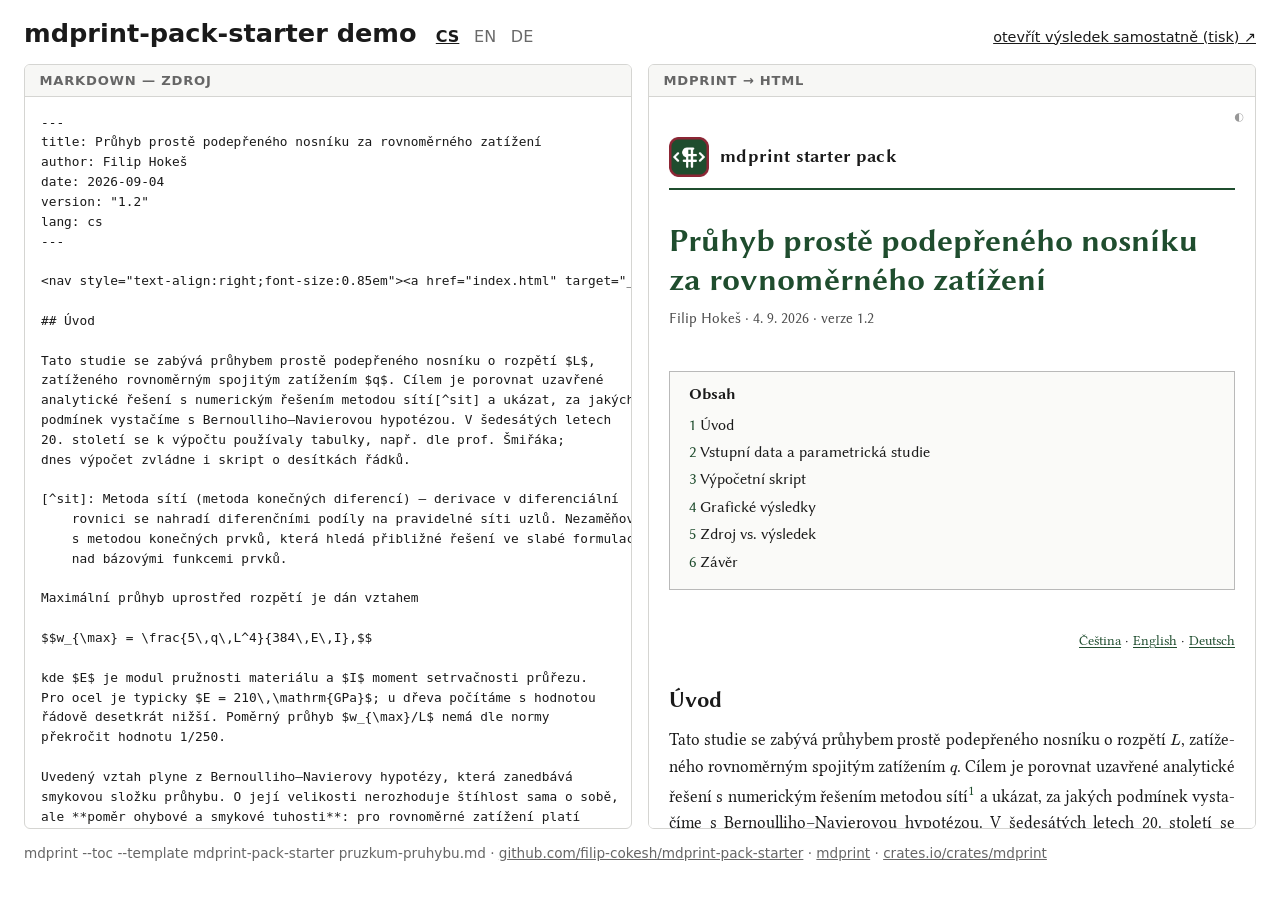
==== docs/index.html @ b365cfac "Demo site (docs/ for GitHub Pages) Three source-vs-result comparison pages (CS/EN/DE) rendered with " ====
<!DOCTYPE html>
<html lang="cs">
<head>
<meta charset="utf-8">
<meta name="viewport" content="width=device-width, initial-scale=1">
<title>mdprint-pack-starter demo</title>
<style>
:root { color-scheme: light dark; --bg:#ffffff; --fg:#1a1a1a; --muted:#666; --border:#d5d5d2; --panel:#f7f7f5; }
@media (prefers-color-scheme: dark) { :root { --bg:#16161a; --fg:#d6d6d2; --muted:#9a9a96; --border:#4c4c50; --panel:#1f1f24; } }
* { box-sizing: border-box; }
body { margin:0; background:var(--bg); color:var(--fg); font-family:"Segoe UI",system-ui,sans-serif; }
header { max-width:1600px; margin:0 auto; padding:1.1rem 1.5rem 0.4rem; display:flex; align-items:baseline; gap:1.2rem; flex-wrap:wrap; }
h1 { font-size:1.6rem; margin:0; }
nav a { color:inherit; margin-right:.6rem; text-decoration:none; opacity:.65; }
nav a.active { font-weight:700; opacity:1; text-decoration:underline; }
.open { margin-left:auto; font-size:.9rem; color:inherit; }
main { max-width:1600px; margin:0 auto; padding:.6rem 1.5rem 1rem; display:grid; grid-template-columns:1fr 1fr; gap:1rem; }
@media (max-width: 900px) { main { grid-template-columns:1fr; } }
section { border:1px solid var(--border); border-radius:6px; overflow:hidden; display:flex; flex-direction:column; height:85vh; }
section h2 { margin:0; font-size:.82rem; letter-spacing:.06em; text-transform:uppercase; padding:.5rem .9rem; background:var(--panel); border-bottom:1px solid var(--border); color:var(--muted); font-weight:600; }
pre { margin:0; flex:1; overflow:auto; padding:1rem; font:.8rem/1.55 Consolas,"JetBrains Mono",monospace; }
iframe { border:0; flex:1; width:100%; background:#fff; }
footer { max-width:1600px; margin:0 auto; padding:0 1.5rem 1.2rem; font-size:.85rem; color:var(--muted); }
footer a { color:inherit; }
</style>
</head>
<body>
<header>
<h1>mdprint-pack-starter demo</h1>
<nav><a href="index.html" class="active">CS</a>
<a href="en.html">EN</a>
<a href="de.html">DE</a></nav>
<a class="open" href="doc-cs.html">otevřít výsledek samostatně (tisk) ↗</a>
</header>
<main>
<section>
<h2>Markdown — zdroj</h2>
<pre><code>---
title: Průhyb prostě podepřeného nosníku za rovnoměrného zatížení
author: Filip Hokeš
date: 2026-09-04
version: "1.2"
lang: cs
---

&lt;nav style="text-align:right;font-size:0.85em"&gt;&lt;a href="index.html" target="_top"&gt;Čeština&lt;/a&gt; · &lt;a href="en.html" target="_top"&gt;English&lt;/a&gt; · &lt;a href="de.html" target="_top"&gt;Deutsch&lt;/a&gt;&lt;/nav&gt;

## Úvod

Tato studie se zabývá průhybem prostě podepřeného nosníku o rozpětí $L$,
zatíženého rovnoměrným spojitým zatížením $q$. Cílem je porovnat uzavřené
analytické řešení s numerickým řešením metodou sítí[^sit] a ukázat, za jakých
podmínek vystačíme s Bernoulliho–Navierovou hypotézou. V šedesátých letech
20. století se k výpočtu používaly tabulky, např. dle prof. Šmiřáka;
dnes výpočet zvládne i skript o desítkách řádků.

[^sit]: Metoda sítí (metoda konečných diferencí) — derivace v diferenciální
    rovnici se nahradí diferenčními podíly na pravidelné síti uzlů. Nezaměňovat
    s metodou konečných prvků, která hledá přibližné řešení ve slabé formulaci
    nad bázovými funkcemi prvků.

Maximální průhyb uprostřed rozpětí je dán vztahem

$$w_{\max} = \frac{5\,q\,L^4}{384\,E\,I},$$

kde $E$ je modul pružnosti materiálu a $I$ moment setrvačnosti průřezu.
Pro ocel je typicky $E = 210\,\mathrm{GPa}$; u dřeva počítáme s hodnotou
řádově desetkrát nižší. Poměrný průhyb $w_{\max}/L$ nemá dle normy
překročit hodnotu 1/250.

Uvedený vztah plyne z Bernoulliho–Navierovy hypotézy, která zanedbává
smykovou složku průhybu. O její velikosti nerozhoduje štíhlost sama o sobě,
ale **poměr ohybové a smykové tuhosti**: pro rovnoměrné zatížení platí

$$\frac{w_{\mathrm{V}}}{w_{\mathrm{M}}} = \frac{q L^2 / (8\,G\,A_{\mathrm{s}})}
{5\,q\,L^4 / (384\,E\,I)} = 9{,}6\,\frac{E\,I}{G\,A_{\mathrm{s}}\,L^2},$$

kde $G$ je modul pružnosti ve smyku a $A_{\mathrm{s}}$ smyková plocha průřezu.
Teprve u homogenního obdélníkového průřezu se výraz zjednoduší na
$\approx 2{,}5\,(h/L)^2$, takže pro $h/L = 1/20$ činí smyková složka asi
0,6 % — odtud pochází zažité pravidlo o štíhlosti. U sendvičových,
tenkostěnných či kompozitních průřezů s nízkým $G\,A_{\mathrm{s}}$ však může
být smyk významný i u velmi štíhlého nosníku a je namístě Timoshenkova teorie.

## Vstupní data a parametrická studie

Následující tabulka shrnuje výsledky parametrické studie pro 36 kombinací
rozpětí a zatížení. Tabulka záměrně přesahuje jednu stránku, aby ověřila
opakování hlavičky při tisku.

| č. | L [m] | q [kN/m] | E [GPa] | I [10⁻⁶ m⁴] | w_max [mm] | w/L [–] |
|---:|------:|---------:|--------:|------------:|-----------:|--------:|
| 1 | 3,0 | 5,0 | 210 | 83,3 | 0,60 | 1/4970 |
| 2 | 3,0 | 10,0 | 210 | 83,3 | 1,21 | 1/2485 |
| 3 | 3,0 | 15,0 | 210 | 83,3 | 1,81 | 1/1657 |
| 4 | 3,5 | 5,0 | 210 | 83,3 | 1,12 | 1/3133 |
| 5 | 3,5 | 10,0 | 210 | 83,3 | 2,23 | 1/1567 |
| 6 | 3,5 | 15,0 | 210 | 83,3 | 3,35 | 1/1044 |
| 7 | 4,0 | 5,0 | 210 | 83,3 | 1,90 | 1/2100 |
| 8 | 4,0 | 10,0 | 210 | 83,3 | 3,81 | 1/1050 |
| 9 | 4,0 | 15,0 | 210 | 83,3 | 5,71 | 1/700 |
| 10 | 4,5 | 5,0 | 210 | 83,3 | 3,05 | 1/1475 |
| 11 | 4,5 | 10,0 | 210 | 83,3 | 6,10 | 1/738 |
| 12 | 4,5 | 15,0 | 210 | 83,3 | 9,15 | 1/492 |
| 13 | 5,0 | 5,0 | 210 | 83,3 | 4,65 | 1/1075 |
| 14 | 5,0 | 10,0 | 210 | 83,3 | 9,30 | 1/538 |
| 15 | 5,0 | 15,0 | 210 | 83,3 | 13,95 | 1/358 |
| 16 | 5,5 | 5,0 | 210 | 83,3 | 6,81 | 1/808 |
| 17 | 5,5 | 10,0 | 210 | 83,3 | 13,62 | 1/404 |
| 18 | 5,5 | 15,0 | 210 | 83,3 | 20,43 | 1/269 |
| 19 | 6,0 | 5,0 | 210 | 83,3 | 9,64 | 1/622 |
| 20 | 6,0 | 10,0 | 210 | 83,3 | 19,28 | 1/311 |
| 21 | 6,0 | 15,0 | 210 | 83,3 | 28,93 | 1/207 |
| 22 | 6,5 | 5,0 | 210 | 83,3 | 13,29 | 1/489 |
| 23 | 6,5 | 10,0 | 210 | 83,3 | 26,57 | 1/245 |
| 24 | 6,5 | 15,0 | 210 | 83,3 | 39,86 | 1/163 |
| 25 | 7,0 | 5,0 | 210 | 83,3 | 17,86 | 1/392 |
| 26 | 7,0 | 10,0 | 210 | 83,3 | 35,71 | 1/196 |
| 27 | 7,0 | 15,0 | 210 | 83,3 | 53,57 | 1/131 |
| 28 | 7,5 | 5,0 | 210 | 83,3 | 23,54 | 1/319 |
| 29 | 7,5 | 10,0 | 210 | 83,3 | 47,08 | 1/159 |
| 30 | 7,5 | 15,0 | 210 | 83,3 | 70,62 | 1/106 |
| 31 | 8,0 | 5,0 | 210 | 83,3 | 30,48 | 1/262 |
| 32 | 8,0 | 10,0 | 210 | 83,3 | 60,95 | 1/131 |
| 33 | 8,0 | 15,0 | 210 | 83,3 | 91,43 | 1/87 |
| 34 | 8,5 | 5,0 | 210 | 83,3 | 38,84 | 1/219 |
| 35 | 8,5 | 10,0 | 210 | 83,3 | 77,68 | 1/109 |
| 36 | 8,5 | 15,0 | 210 | 83,3 | 116,52 | 1/73 |

Výsledky pro rozpětí nad 8,0 m poměrný průhyb 1/250 zjevně nesplňují
a vyžadují buď vyšší průřez, nebo nadvýšení.

## Výpočetní skript

Analytické řešení ověřuje následující skript. Řádky jsou záměrně dlouhé,
aby prověřily zalamování kódu při tisku.

```python
"""Průhyb prostě podepřeného nosníku: analyticky vs. numericky (metoda sítí)."""
import numpy as np

def analyticke_reseni(L: float, q: float, E: float, I: float, n: int = 101) -&gt; np.ndarray:
    """Vrátí průhybovou čáru w(x) dle vztahu w(x) = q x (L^3 - 2 L x^2 + x^3) / (24 E I)."""
    x = np.linspace(0.0, L, n)
    return q * x * (L**3 - 2.0 * L * x**2 + x**3) / (24.0 * E * I)

def numericke_reseni(L: float, q: float, E: float, I: float, n: int = 101) -&gt; np.ndarray:
    """Řeší E I w'''' = q metodou sítí s okrajovými podmínkami w(0) = w(L) = 0, w''(0) = w''(L) = 0."""
    h = L / (n - 1)
    A = np.zeros((n, n)); b = np.full(n, q * h**4 / (E * I))
    for i in range(2, n - 2):
        A[i, i-2:i+3] = [1.0, -4.0, 6.0, -4.0, 1.0]
    A[0, 0] = A[n-1, n-1] = 1.0; b[0] = b[n-1] = 0.0          # w = 0 v podporách
    A[1, 0:3] = [1.0, -2.0, 1.0]; b[1] = 0.0                   # w'' = 0 (kloub vlevo)
    A[n-2, n-3:n] = [1.0, -2.0, 1.0]; b[n-2] = 0.0             # w'' = 0 (kloub vpravo)
    return np.linalg.solve(A, b)

if __name__ == "__main__":
    L, q, E, I = 6.0, 10_000.0, 210e9, 83.3e-6
    w_a = analyticke_reseni(L, q, E, I)
    w_n = numericke_reseni(L, q, E, I)
    print(f"analyticky w_max = {1000 * w_a.max():.3f} mm, numericky w_max = {1000 * w_n.max():.3f} mm")
    print(f"relativní odchylka = {abs(w_n.max() - w_a.max()) / w_a.max():.2e}")
```

## Grafické výsledky

Průhybové čáry obou řešení jsou vykresleny na následujícím obrázku.

![Průhybová čára — porovnání analytického a numerického řešení](grafy/průběh.png)

Statické schéma úlohy se stejnojmenným souborem z jiné složky:

![Statické schéma prostě podepřeného nosníku](schemata/průběh.png)

## Zdroj vs. výsledek

Tento dokument vznikl z prostého Markdownu. Následující blok je doslovný
zdrojový text (uvnitř bloku kódu se typografická pravidla záměrně
neuplatňují):

```markdown
Nosník o rozpětí 6 m nese zatížení 10 kN/m; průhyb w_max = 9,65 mm
"vyhoví" i pro mezní stav 1/250 - viz obr. 1. Teplotní rozsah 10-20 °C,
plocha 40x60 mm, 1 000 000 cyklů, posudek dle ČSN EN 1990 s. 12.
Vzorec $w_{\max} = 5qL^4/(384EI)$ i cesta C:\data\vstup.md zůstávají
netknuté.
```

A takto tentýž text vysází mdprint:

Nosník o rozpětí 6 m nese zatížení 10 kN/m; průhyb w_max = 9,65 mm
"vyhoví" i pro mezní stav 1/250 - viz obr. 1. Teplotní rozsah 10-20 °C,
plocha 40x60 mm, 1 000 000 cyklů, posudek dle ČSN EN 1990 s. 12.
Vzorec $w_{\max} = 5qL^4/(384EI)$ i cesta `C:\data\vstup.md` zůstávají
netknuté.

Rozdíl je v detailech, které rozhodují o čitelnosti sazby: české uvozovky,
pomlčka místo spojovníku, en dash v rozsahu, znak násobení, úzká mezera
v tisícových skupinách a nezlomitelné mezery za jednopísmennými předložkami,
zkratkami i mezi číslem a jednotkou. Matematika se vysází, kód a cesty
zůstanou beze změny.

## Závěr

Numerické řešení se od analytického liší o méně než 0,01 %, což potvrzuje
správnost obou přístupů. Inline vztah $w(x) = \frac{q x (L^3 - 2Lx^2 + x^3)}{24 E I}$
lze proto bez obav používat pro rychlé posouzení[^posudek]. Definiční obor:

Mezní stav použitelnosti

: Stav, při jehož překročení přestává konstrukce plnit provozní požadavky,
  ačkoli nedochází k jejímu porušení.

[^posudek]: Posudek dle ČSN EN 1990 vyžaduje kombinace zatížení, které tento
    text pro stručnost vynechává.
</code></pre>
</section>
<section>
<h2>mdprint → HTML</h2>
<iframe src="doc-cs.html" title="mdprint output"></iframe>
</section>
</main>
<footer>mdprint --toc --template mdprint-pack-starter pruzkum-pruhybu.md · <a href="https://github.com/filip-cokesh/mdprint-pack-starter">github.com/filip-cokesh/mdprint-pack-starter</a> · <a href="https://github.com/filip-cokesh/mdprint">mdprint</a> · <a href="https://crates.io/crates/mdprint">crates.io/crates/mdprint</a></footer>
</body>
</html>
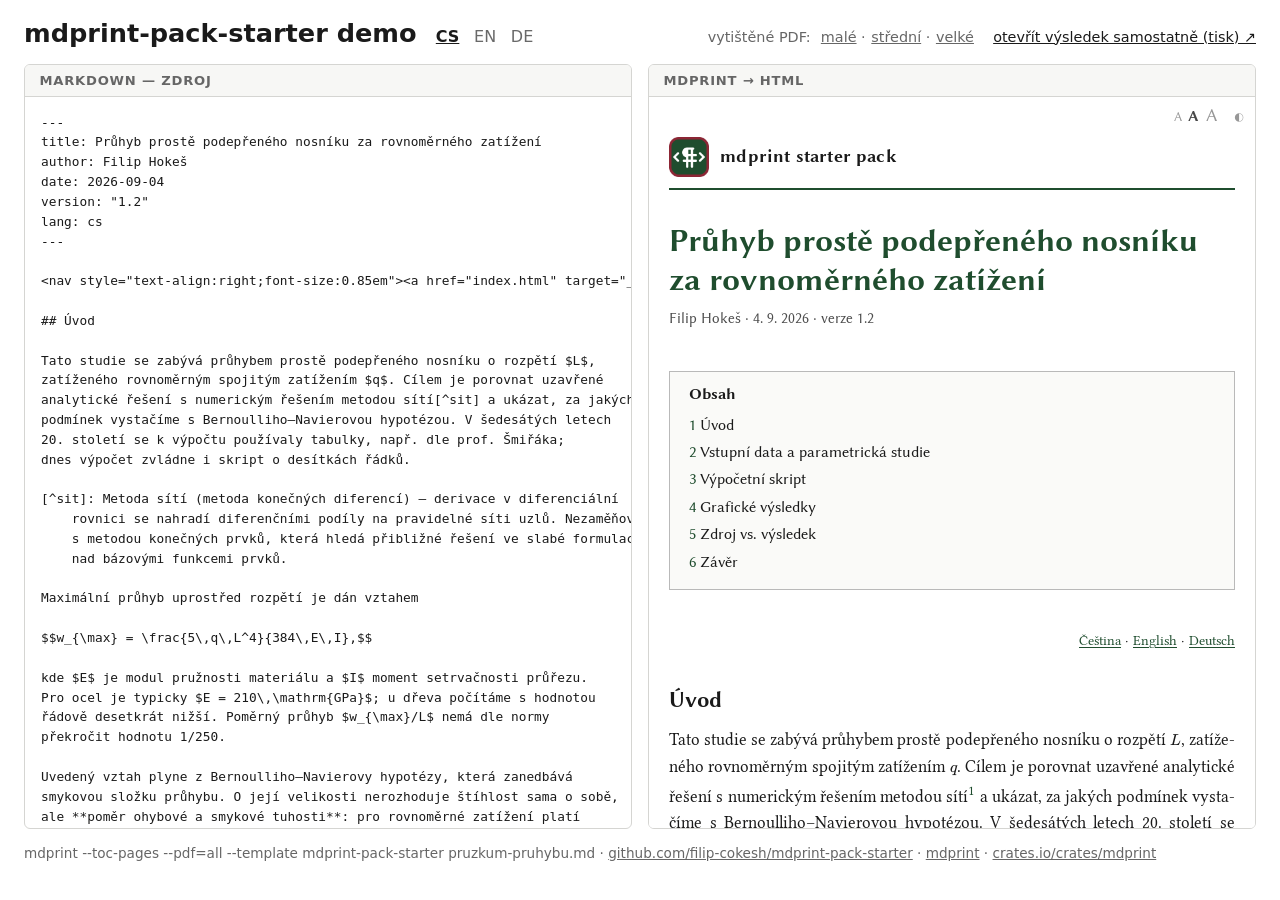
==== commit 8f47d458: "Demo with printed PDFs (page numbers, TOC page references) — mdprint 0.8.0 Co-Authored-By: Claude Op" ====
--- a/docs/index.html
+++ b/docs/index.html
@@ -13,7 +13,9 @@
 h1 { font-size:1.6rem; margin:0; }
 nav a { color:inherit; margin-right:.6rem; text-decoration:none; opacity:.65; }
 nav a.active { font-weight:700; opacity:1; text-decoration:underline; }
-.open { margin-left:auto; font-size:.9rem; color:inherit; }
+.pdf { margin-left:auto; font-size:.9rem; color:var(--muted); }
+.pdf a { color:inherit; margin-left:.35rem; }
+.open { font-size:.9rem; color:inherit; }
 main { max-width:1600px; margin:0 auto; padding:.6rem 1.5rem 1rem; display:grid; grid-template-columns:1fr 1fr; gap:1rem; }
 @media (max-width: 900px) { main { grid-template-columns:1fr; } }
 section { border:1px solid var(--border); border-radius:6px; overflow:hidden; display:flex; flex-direction:column; height:85vh; }
@@ -30,6 +32,7 @@
 <nav><a href="index.html" class="active">CS</a>
 <a href="en.html">EN</a>
 <a href="de.html">DE</a></nav>
+<span class="pdf">vytištěné PDF: <a href="doc-cs-small.pdf">malé</a> ·<a href="doc-cs-normal.pdf">střední</a> ·<a href="doc-cs-large.pdf">velké</a></span>
 <a class="open" href="doc-cs.html">otevřít výsledek samostatně (tisk) ↗</a>
 </header>
 <main>
@@ -221,6 +224,6 @@
 <iframe src="doc-cs.html" title="mdprint output"></iframe>
 </section>
 </main>
-<footer>mdprint --toc --template mdprint-pack-starter pruzkum-pruhybu.md · <a href="https://github.com/filip-cokesh/mdprint-pack-starter">github.com/filip-cokesh/mdprint-pack-starter</a> · <a href="https://github.com/filip-cokesh/mdprint">mdprint</a> · <a href="https://crates.io/crates/mdprint">crates.io/crates/mdprint</a></footer>
+<footer>mdprint --toc-pages --pdf=all --template mdprint-pack-starter pruzkum-pruhybu.md · <a href="https://github.com/filip-cokesh/mdprint-pack-starter">github.com/filip-cokesh/mdprint-pack-starter</a> · <a href="https://github.com/filip-cokesh/mdprint">mdprint</a> · <a href="https://crates.io/crates/mdprint">crates.io/crates/mdprint</a></footer>
 </body>
 </html>
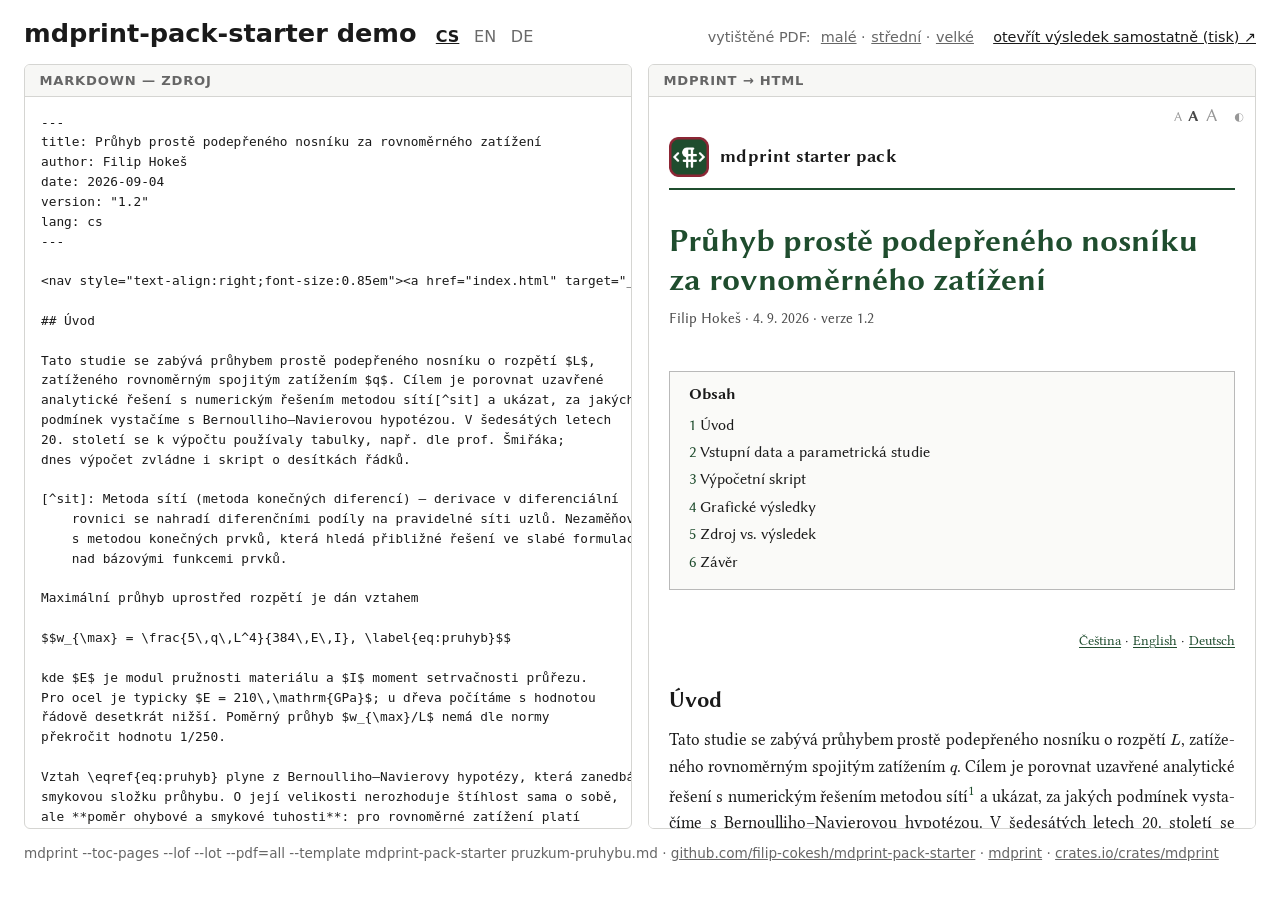
==== commit bcd14492: "Demo regenerated with mdprint 0.9.0 (numbered equations, lists) Accent colour also for table caption" ====
--- a/docs/index.html
+++ b/docs/index.html
@@ -64,19 +64,19 @@
 
 Maximální průhyb uprostřed rozpětí je dán vztahem
 
-$$w_{\max} = \frac{5\,q\,L^4}{384\,E\,I},$$
+$$w_{\max} = \frac{5\,q\,L^4}{384\,E\,I}, \label{eq:pruhyb}$$
 
 kde $E$ je modul pružnosti materiálu a $I$ moment setrvačnosti průřezu.
 Pro ocel je typicky $E = 210\,\mathrm{GPa}$; u dřeva počítáme s hodnotou
 řádově desetkrát nižší. Poměrný průhyb $w_{\max}/L$ nemá dle normy
 překročit hodnotu 1/250.
 
-Uvedený vztah plyne z Bernoulliho–Navierovy hypotézy, která zanedbává
+Vztah \eqref{eq:pruhyb} plyne z Bernoulliho–Navierovy hypotézy, která zanedbává
 smykovou složku průhybu. O její velikosti nerozhoduje štíhlost sama o sobě,
 ale **poměr ohybové a smykové tuhosti**: pro rovnoměrné zatížení platí
 
 $$\frac{w_{\mathrm{V}}}{w_{\mathrm{M}}} = \frac{q L^2 / (8\,G\,A_{\mathrm{s}})}
-{5\,q\,L^4 / (384\,E\,I)} = 9{,}6\,\frac{E\,I}{G\,A_{\mathrm{s}}\,L^2},$$
+{5\,q\,L^4 / (384\,E\,I)} = 9{,}6\,\frac{E\,I}{G\,A_{\mathrm{s}}\,L^2}, \label{eq:smyk}$$
 
 kde $G$ je modul pružnosti ve smyku a $A_{\mathrm{s}}$ smyková plocha průřezu.
 Teprve u homogenního obdélníkového průřezu se výraz zjednoduší na
@@ -87,9 +87,11 @@
 
 ## Vstupní data a parametrická studie
 
-Následující tabulka shrnuje výsledky parametrické studie pro 36 kombinací
-rozpětí a zatížení. Tabulka záměrně přesahuje jednu stránku, aby ověřila
+Výsledky parametrické studie pro 36 kombinací rozpětí a zatížení shrnuje
+\autoref{tbl:studie}. Tabulka záměrně přesahuje jednu stránku, aby ověřila
 opakování hlavičky při tisku.
+
+Tabulka: Parametrická studie průhybu — 36 kombinací rozpětí a zatížení {#tbl:studie}
 
 | č. | L [m] | q [kN/m] | E [GPa] | I [10⁻⁶ m⁴] | w_max [mm] | w/L [–] |
 |---:|------:|---------:|--------:|------------:|-----------:|--------:|
@@ -168,13 +170,13 @@
 
 ## Grafické výsledky
 
-Průhybové čáry obou řešení jsou vykresleny na následujícím obrázku.
-
-![Průhybová čára — porovnání analytického a numerického řešení](grafy/průběh.png)
-
-Statické schéma úlohy se stejnojmenným souborem z jiné složky:
-
-![Statické schéma prostě podepřeného nosníku](schemata/průběh.png)
+Průhybové čáry obou řešení jsou vykresleny na \autoref{fig:prubeh}.
+
+![Průhybová čára — porovnání analytického a numerického řešení](grafy/průběh.png){#fig:prubeh}
+
+Statické schéma úlohy (\autoref{fig:schema}) se stejnojmenným souborem z jiné složky:
+
+![Statické schéma prostě podepřeného nosníku](schemata/průběh.png){#fig:schema}
 
 ## Zdroj vs. výsledek
 
@@ -207,7 +209,8 @@
 ## Závěr
 
 Numerické řešení se od analytického liší o méně než 0,01 %, což potvrzuje
-správnost obou přístupů. Inline vztah $w(x) = \frac{q x (L^3 - 2Lx^2 + x^3)}{24 E I}$
+správnost obou přístupů i vztahu \eqref{eq:pruhyb}; smykový příspěvek
+dle rovnice \ref{eq:smyk} je u řešené štíhlosti zanedbatelný. Inline vztah $w(x) = \frac{q x (L^3 - 2Lx^2 + x^3)}{24 E I}$
 lze proto bez obav používat pro rychlé posouzení[^posudek]. Definiční obor:
 
 Mezní stav použitelnosti
@@ -224,6 +227,6 @@
 <iframe src="doc-cs.html" title="mdprint output"></iframe>
 </section>
 </main>
-<footer>mdprint --toc-pages --pdf=all --template mdprint-pack-starter pruzkum-pruhybu.md · <a href="https://github.com/filip-cokesh/mdprint-pack-starter">github.com/filip-cokesh/mdprint-pack-starter</a> · <a href="https://github.com/filip-cokesh/mdprint">mdprint</a> · <a href="https://crates.io/crates/mdprint">crates.io/crates/mdprint</a></footer>
+<footer>mdprint --toc-pages --lof --lot --pdf=all --template mdprint-pack-starter pruzkum-pruhybu.md · <a href="https://github.com/filip-cokesh/mdprint-pack-starter">github.com/filip-cokesh/mdprint-pack-starter</a> · <a href="https://github.com/filip-cokesh/mdprint">mdprint</a> · <a href="https://crates.io/crates/mdprint">crates.io/crates/mdprint</a></footer>
 </body>
 </html>
